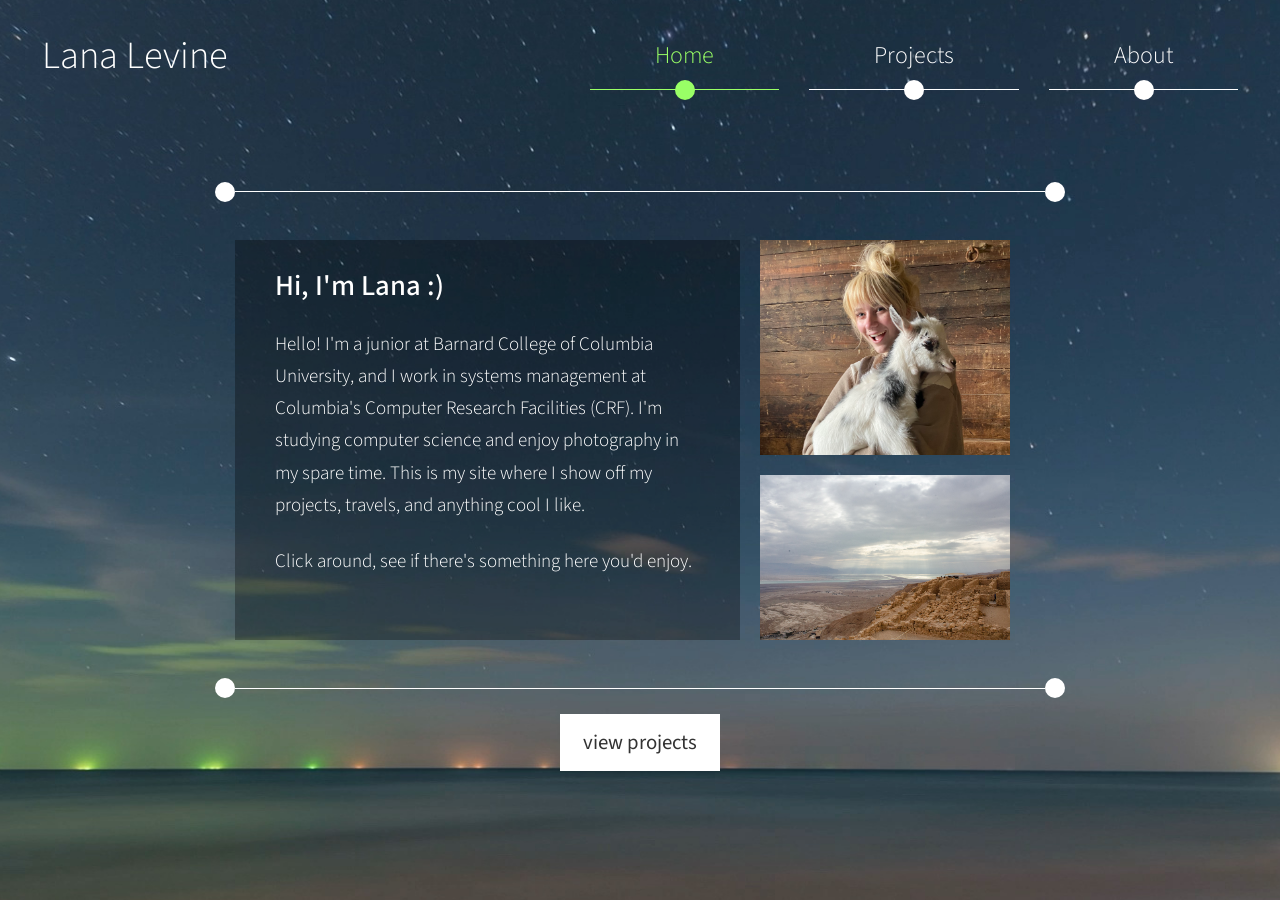
==== index.html @ d4bddb72 "added projects" ====
<!DOCTYPE html>
<html lang="en">
<head>
    <meta charset="UTF-8">
    <meta http-equiv="X-UA-Compatible" content="IE=edge">
    <meta name="viewport" content="width=device-width, initial-scale=1.0">
    <title>Lana's Site</title>
    <link href="https://fonts.googleapis.com/css2?family=Source+Sans+Pro:wght@300;400&display=swap" rel="stylesheet">
    <link rel="stylesheet" href="css/bootstrap.min.css">
    <link rel="stylesheet" href="css/slick.css" type="text/css" /> 
    <link rel="stylesheet" href="css/templatemo-style.css">

</head>
<body>
    <video autoplay muted loop id="bg-video">
        <source src="video/gfp-astro-timelapse.mp4" type="video/mp4">
    </video>
    <div class="page-container">
      <div class="container-fluid">
        <div class="row">
          <div class="col-xs-12">
            <div class="cd-slider-nav">
              <nav class="navbar navbar-expand-lg" id="tm-nav">
                <a class="navbar-brand" href="#">Lana Levine</a>
                  <button class="navbar-toggler" type="button" data-bs-toggle="collapse" data-bs-target="#navbar-supported-content" aria-controls="navbarSupportedContent" aria-expanded="false" aria-label="Toggle navigation">
                    <span class="navbar-toggler-icon"></span>
                  </button>
                  <div class="collapse navbar-collapse" id="navbar-supported-content">
                    <ul class="navbar-nav mb-2 mb-lg-0">
                      <li class="nav-item selected">
                        <a class="nav-link" aria-current="page" href="#0" data-no="1">Home</a>
                        <div class="circle"></div>
                      </li>
                      <li class="nav-item">
                        <a class="nav-link" href="#0" data-no="2">Projects</a>
                        <div class="circle"></div>
                      </li>
                      <li class="nav-item">
                        <a class="nav-link" href="#0" data-no="3">About</a>
                        <div class="circle"></div>
                      </li>
                    </ul>
                  </div>
              </nav>
            </div>
          </div>          
        </div>        
      </div>      
      <div class="container-fluid tm-content-container">
        <ul class="cd-hero-slider mb-0 py-5">
          <li class="px-3" data-page-no="1">
            <div class="page-width-1 page-center">
              <div class="d-flex position-relative tm-border-top tm-border-bottom intro-container">
                <div class="intro-left tm-bg-dark"> 
                  <h2 class="mb-4">Hi, I'm Lana :)</h2>
                  <p class="mb-4">
                  Hello! I'm a junior at Barnard College of Columbia University, and I work in systems management at Columbia's Computer Research Facilities (CRF). I'm studying computer science and enjoy photography in my spare time. This is my site where I show off my projects, travels, and anything cool I like.  
		  </p>
                  <p class="mb-0">
                  Click around, see if there's something here you'd enjoy.
		  </p>
                </div>
                <div class="intro-right">
                  <img src="img/home-img-1.jpg" alt="Image" class="img-fluid intro-img-1">
                  <img src="img/home-img-2.jpg" alt="Image" class="img-fluid intro-img-2">
                </div>
                <div class="circle intro-circle-1"></div>
                <div class="circle intro-circle-2"></div>
                <div class="circle intro-circle-3"></div>
                <div class="circle intro-circle-4"></div>
              </div>
              <div class="text-center">
                <a href="#0" data-page-no="2" class="btn btn-primary tm-intro-btn tm-page-link">
                  view projects
                </a>
              </div>
	      <div class="d-flex position-relative page-center">
	       <p>	
	       	<br><br>
	       </p>
	      </div>
            </div>            
          </li>
	  <li data-page-no="2" class-"px-3">
<!-- Image Carousel -->
            <div class="d-flex position-relative page-center gallery-title">
	      <h1>My Projects</h1>
	    </div>
	    <div class="mx-auto position-relative gallery-container">
	      <div class="circle intro-circle-1"></div>
              <div class="circle intro-circle-2"></div>
              <div class="mx-auto tm-border-top gallery-slider">
                <figure class="effect-julia item">
                    <img src="img/israel-gallery-img.jpg" alt="Image" class="gallery-img">
                    <figcaption>
                        <div>
                            <p>Israel</p>
                        </div>
      			<a class="nav-link tm-page-link" href="#0" data-page-no="4">View More</a>
                    </figcaption>
                </figure>

		<figure class="effect-julia item">
                    <img src="img/crfu-img-1.png" alt="Image" class="gallery-img">
                    <figcaption>
                        <div>
                            <p>CRF</p>
                        </div>
      			<a class="nav-link tm-page-link" href="#0" data-page-no="5">View More</a>
                    </figcaption>
                </figure>
                              </div>
	      <div class="d-flex position-relative page-center">
	       <p>	
	       	<br><br>
	       </p>
	      </div>
            </div>

	  </li>
          <li data-page-no="3" class="px-3">
            <div class="position-relative page-width-1 page-center tm-border-top tm-border-bottom">
              <div class="circle intro-circle-1"></div>
              <div class="circle intro-circle-2"></div>
              <div class="circle intro-circle-3"></div>
              <div class="circle intro-circle-4"></div>
              <div class="tm-bg-dark content-pad">
                <h2 class="mb-4">About me</h2>
                <p class="mb-4">
                 I started my software engineering journey in 2021 when I first attended Barnard. Since then, I've explored many different topics and picked up a few random hobbies. My goal is to learn and create as much as possible. Come build cool stuff with me.           </p>
                <p>
		If you are a prospective employer or someone who wants to work with me, check out my <a href="pdf/resume.pdf">resume</a>. <br>
		<br> Email - lel2168@barnard.edu <br>
		LinkedIn - <a href="https://www.linkedin.com/in/lana-levine">Lana Levine</a>

                </p>
              </div>
            </div>
	    <div class="d-flex position-relative page-center">
	       <p>	
	       
	       <br><br><br><br>
	       </p>
	    </div>
          </li>
	  <li data-page-no="4" class="px-3">
		 <div>
			 <p>Israel</p>
		</div>
	 </li>
	 <li data-page-no="5" class="px-3">
		 <div>
			 <p>CRF</p>
		</div>
	 </li>

  <script src="js/jquery-3.5.1.min.js"></script>
  <script src="js/bootstrap.min.js"></script>
  <script src="js/slick.js"></script>
  <script src="js/templatemo-script.js"></script>
</body>
</html>
---- css/templatemo-style.css ----
html, body, .page-container {
    height: 100%;
}

body {
    font-family: 'Source Sans Pro', sans-serif;
    font-size: 19px;
    font-weight: 300;
    color: white;
    line-height: 1.5;
}

a {
	color: #9F6;
    text-decoration: none;
    transition: all 0.3s ease;
}

a:hover {
	color: #3CF;
}

p {
    line-height: 1.7;
}

h2 {
    font-size: 1.8rem;
}

h1 {
    text-align:center;
    margin:auto;
}

.highlight {
    color: #99FF66;
}

.page-container {
    display: flex;
    flex-direction: column;
    justify-content: space-between;
    padding-left: 30px;
    padding-right: 30px;
}

.container-fluid {
    max-width: 1860px;
}

.btn {
    font-size: 1.3rem;
    padding: 13px 23px;
    border-radius: 0;
}

.btn-primary {
    background-color: white;
    border: none;
    color: #333;
}

.btn-primary:hover,
.btn-primary:focus {
    color: #5cac38;
    background-color: white;
}

/* Style the video: 100% width and height to cover the entire window */
#bg-video {
    position: fixed;
    left: 50%;
    top: 50%;
    bottom: auto;
    right: auto;
    min-width: 100%;
    min-height: 100%;
    transform: translateX(-50%) translateY(-50%);
    z-index: -100;
    background-image: url(../img/tm-astro-bg.jpg);
    background-position: center;
    background-size: cover;
    background-repeat: no-repeat;
}

#tm-nav {
    z-index: 1000;
}

.navbar a {
    color: white;
}

.navbar-brand {
    font-size: 2.4rem;
}

.navbar {
    margin-top: 15px;
}

.navbar .navbar-nav .nav-item {
    margin-left: 15px;
    margin-right: 15px;
}

.navbar .navbar-nav .nav-item:last-child {
    margin-right: 0;
}

.navbar .navbar-nav .nav-item .nav-link {
    font-size: 1.5rem;
    padding: 15px 65px;
    border-bottom: 1px solid white;
}

.nav-item {
    position: relative;
}

.circle {
    position: absolute;
    left: calc(50% - 10px);
    bottom: -10px;
    width: 20px;
    height: 20px; 
    background-color: white;
    border-radius: 50%;
}

.tm-border-bottom {
    border-bottom: 1px solid white;
    padding-bottom: 48px;
}

.tm-border-top {
    border-top: 1px solid white;
    padding-top: 48px;
}


.navbar .navbar-nav .nav-item.selected .nav-link,
.navbar .navbar-nav .nav-item .nav-link:hover {
    color: #99FF66;
    border-bottom: 1px solid #99FF66;
}

.cd-slider-nav li.selected a+.circle,
.navbar .navbar-nav .nav-item .nav-link:hover+.circle {
    background-color: #99FF66;
}

.navbar-toggler-icon {
    background-image: url("data:image/svg+xml;charset=utf8,%3Csvg viewBox='0 0 30 30' xmlns='http://www.w3.org/2000/svg'%3E%3Cpath stroke='rgba(255, 255, 255, 0.8)' stroke-width='2' stroke-linecap='round' stroke-miterlimit='10' d='M4 7h22M4 15h22M4 23h22'/%3E%3C/svg%3E");
}

.navbar-toggler {
    border: 1px solid rgba(255,255,255,1);
}

.navbar-toggler:focus {
    box-shadow: none;
}

.tm-link-white {
    color: white;
}

.tm-link-white:hover,
.tm-link-white:focus {
    color: #99FF66;
}

.cd-hero-slider {
    padding: 10px 0;
}

.cd-hero-slider li { 
    list-style: none;
}

.content-pad {
    padding: 40px 30px;
}

.page-width-1 {
    max-width: 810px;
}

.page-width-2 {
    max-width: 912px;
}

.page-left {
    margin-left: 100px;
}

.page-center {
	margin: auto;
}

.page-right {
    margin-right: 100px;
    margin-left: auto;
}

.tm-bg-dark {
    background-color: rgba(0,0,0,0.3);
}

.intro-left {
    margin-right: 20px;
    padding: 30px 40px;
    max-width: 505px;    
}

.intro-img-1 {
    margin-bottom: 20px;
}

.intro-circle-1 {
    left: -20px;
    top: -10px;
}

.intro-circle-2 {
    right: -20px;
    top: -10px;
    left: auto;
}

.intro-circle-3 {
    right: -20px;
    bottom: -10px;
    left: auto;
}

.intro-circle-4 {
    left: -20px;
    bottom: -10px;
}

.tm-intro-btn {
    margin-top: 25px;
}

.tm-footer {
    padding-top: 25px;
    padding-bottom: 25px;
    width: 100%;
    display: flex;
    justify-content: space-between;
}

.intro-img-1 {
	width:250px;
}

.intro-img-2 {
	width:250px;
}


/* Gallery page */
.gallery-container {
    max-width: 1300px;
}

.slick-dots {
    bottom: -80px;
}

.gallery-title{
    text-align:center;
    margin:auto;
    margin-bottom:60px;
    }

.gallery-slider figure {
	position: relative;
	float: left;
    overflow: hidden;
    margin: 0;
    max-width: 240px;
    margin-left: 10px;
    margin-right: 10px;
	height: auto;
	background: #3085a3;
	text-align: center;
	cursor: pointer;
}

.gallery-slider figure img {
	position: relative;
	display: block;
	min-height: 100%;
	max-width: 100%;
}

.gallery-slider figure figcaption {
	padding: 1em;
	color: #fff;
	text-transform: uppercase;
	font-size: 1.25em;
	-webkit-backface-visibility: hidden;
	backface-visibility: hidden;
}

.gallery-slider figure figcaption::before,
.gallery-slider figure figcaption::after {
	pointer-events: none;
}

.gallery-slider figure figcaption,
.gallery-slider figure figcaption > a {
	position: absolute;
	top: 0;
	left: 0;
	width: 100%;
	height: 100%;
}

/* Anchor will cover the whole item by default */
/* For some effects it will show as a button */
.gallery-slider figure figcaption > a {
	z-index: 1000;
	text-indent: 200%;
	white-space: nowrap;
	font-size: 0;
	opacity: 0;
}

.gallery-slider figure h2 {
	word-spacing: -0.15em;
  font-weight: 300;
  font-size: 28px;
}

.gallery-slider figure h2 span {
	font-weight: 800;
}

.gallery-slider figure h2,
.gallery-slider figure p {
	margin: 0;
}

.gallery-slider figure p {
	letter-spacing: 1px;
	font-size: 68.5%;
}

.gallery-section {
  background-color: #99ccff;
}

.gallery-section .title {
  padding-right: 13px;
  margin-bottom: 80px;
}

.gallery-img {
  width: 275px;
  height: 320px;
}

/*---------------*/
/***** Julia *****/
/*---------------*/

figure.effect-julia {
	background: #2f3238;
}

figure.effect-julia img {
	-webkit-transition: opacity 1s, -webkit-transform 1s;
	transition: opacity 1s, transform 1s;
	-webkit-backface-visibility: hidden;
	backface-visibility: hidden;
}

figure.effect-julia figcaption {
	display: flex;
  align-items: center;
}

figure.effect-julia h2 {
	position: relative;
	padding: 0.5em 0;
}

figure.effect-julia p {
	display: inline-block;
	margin: 0 0 0.25em;
	padding: 0.4em 1em;
	background: rgba(255,255,255,0.9);
	color: #2f3238;
	text-transform: none;
	font-weight: 500;
	font-size: 75%;
	-webkit-transition: opacity 0.35s, -webkit-transform 0.35s;
	transition: opacity 0.35s, transform 0.35s;
	-webkit-transform: translate3d(-360px,0,0);
	transform: translate3d(-360px,0,0);
}

figure.effect-julia p:first-child {
	-webkit-transition-delay: 0.15s;
	transition-delay: 0.15s;
}

figure.effect-julia p:nth-of-type(2) {
	-webkit-transition-delay: 0.1s;
	transition-delay: 0.1s;
}

figure.effect-julia p:nth-of-type(3) {
	-webkit-transition-delay: 0.05s;
	transition-delay: 0.05s;
}

figure.effect-julia:hover p:first-child {
	-webkit-transition-delay: 0s;
	transition-delay: 0s;
}

figure.effect-julia:hover p:nth-of-type(2) {
	-webkit-transition-delay: 0.05s;
	transition-delay: 0.05s;
}

figure.effect-julia:hover p:nth-of-type(3) {
	-webkit-transition-delay: 0.1s;
	transition-delay: 0.1s;
}

figure.effect-julia:hover img {
	opacity: 0.4;
	-webkit-transform: scale3d(1.1,1.1,1);
	transform: scale3d(1.1,1.1,1);
}

figure.effect-julia:hover p {
	opacity: 1;
	-webkit-transform: translate3d(0,0,0);
	transform: translate3d(0,0,0);
}

.gallery-slider .slick-dots li.slick-active, 
.gallery-slider .slick-dots li:hover {
    background-color: #3CCDFF;
}

.gallery-slider .slick-dots li {
    background-color: #ffffff;
    width: 20px;
    height: 20px;
    border-radius: 100%;
    margin: 0 10px;
    transition: all 0.3s ease;
}

/* About page */
.tm-about-container {
    border-top: 1px solid white;
    padding-top: 50px;
    padding-bottom: 50px;
    border-bottom: 1px solid white;
}

/* Contact page */
.tm-contact-left {
    padding-right: 55px;
}

.form-control {
    font-size: 1.2rem;
    padding: 15px 0;
}

.form-control,
.form-control:focus {
    color: white;
    background-color: transparent;
}

.form-control:focus {
    border-bottom: 1px solid #99FF66;
    outline: 0;
    -webkit-box-shadow: none;
    box-shadow: none;
  }

.form-control::-webkit-input-placeholder { color: white; }
.form-control:-moz-placeholder { color: white; }
.form-control::-moz-placeholder { color: white; }
.form-control:-ms-input-placeholder { color: white; }

.tm-mb-30 {
    margin-bottom: 30px;
}

.tm-mb-45 {
    margin-bottom: 45px;
}

.tm-btn-pad-2 {
    padding: 10px 38px;
}

.map-outer{
    position:relative;
}

.gmap-canvas {
    overflow:hidden;
    background:none!important;
}

.map-outer,
.gmap-canvas {
    height:200px;
    width:100%;
}

.tm-footer-right {
    text-align: right;
}

@media (min-width: 992px)
{
    .navbar-expand-lg .navbar-collapse {
        justify-content: flex-end;
    }
}

@media (max-width: 1200px) {
    .navbar .navbar-nav .nav-item .nav-link {
        padding: 15px 45px;
    }
}

@media (max-width: 1024px) {
    .navbar .navbar-nav .nav-item .nav-link {
        font-size: 1.2rem;
    }
}

@media (max-width: 992px) {
    .navbar {
        margin-top: 0;
    }

    .navbar {
        position: relative;
    }
    
    .navbar-collapse {
        position: absolute;
        top: 63px;
        right: 0;
        background: rgb(54 75 96);
        border-radius: 5px;
    }

    .navbar .navbar-nav .nav-item {
        margin-bottom: 20px;
    }

    .page-left,
    .page-right {
        margin-left: auto;
        margin-right: auto;
    }

    .cd-hero-slider {
        padding: 10px 0;
    }
}

@media (max-width: 834px) {
    .intro-left {
        width: 65%;
    }

    .intro-right {
        width: 35%;
    }
}

@media (max-width: 767px) {
    .tm-contact-left {
        padding-right: 15px;
        margin-bottom: 50px;
    }

    .tm-footer-right {
        text-align: left;
        margin-top: 10px;
    }
}

@media (max-width: 600px) {
    .intro-left,
    .intro-right {
        width: 100%;
    }

    .intro-left {
        margin-right: 0;
        margin-bottom: 20px;
        max-width: none;
    }

    .intro-right {
        display: flex;
        align-items: flex-start;
        justify-content: space-between;
    }

    .intro-container {
        flex-direction: column;
    }

    .intro-img-1 {
        margin-right: 4%;
        margin-bottom: 0;
        width: 48%
    }

    .intro-img-2 {
        width: 48%;
    }
}

/* Preloader 
	https://ihatetomatoes.net/create-custom-preloading-screen/
*/
/* ==========================================================================
   Author's custom styles
   ========================================================================== */
   #loader-wrapper { position: fixed; top: 0; left: 0; width: 100%; height: 100%; z-index: 2000; }
   #loader { display: block; position: relative; left: 50%; top: 50%; width: 150px; height: 150px; margin: -75px 0 0 -75px; border-radius: 50%; border: 3px solid transparent; border-top-color: #3498db; /* Chrome, Opera 15+, Safari 5+ */
   	animation: spin 2s linear infinite; /* Chrome, Firefox 16+, IE 10+, Opera */ z-index: 2001; }
   #loader:before { content: ""; position: absolute; top: 5px; left: 5px; right: 5px; bottom: 5px; border-radius: 50%; border: 3px solid transparent;
   	border-top-color: #e74c3c; /* Chrome, Opera 15+, Safari 5+ */
   animation: spin 3s linear infinite; /* Chrome, Firefox 16+, IE 10+, Opera */ }
   #loader:after { content: ""; position: absolute; top: 15px; left: 15px; right: 15px; bottom: 15px; border-radius: 50%; border: 3px solid transparent;
border-top-color: #f9c922; /* Chrome, Opera 15+, Safari 5+ */ animation: spin 1.5s linear infinite; /* Chrome, Firefox 16+, IE 10+, Opera */ }
@keyframes spin {
	0%   {  /* Chrome, Opera 15+, Safari 3.1+ */  /* IE 9 */
		transform: rotate(0deg);  /* Firefox 16+, IE 10+, Opera */
	}
	100% {  /* Chrome, Opera 15+, Safari 3.1+ */  /* IE 9 */
		transform: rotate(360deg);  /* Firefox 16+, IE 10+, Opera */
	}
}

#loader-wrapper .loader-section { position: fixed; top: 0; width: 51%; height: 100%; background: #222222; z-index: 2000;  /* Chrome, Opera 15+, Safari 3.1+ */  /* IE 9 */ transform: translateX(0);  /* Firefox 16+, IE 10+, Opera */}

#loader-wrapper .loader-section.section-left { left: 0; }

#loader-wrapper .loader-section.section-right { right: 0; }

/* Loaded */
.loaded #loader-wrapper .loader-section.section-left {  /* Chrome, Opera 15+, Safari 3.1+ */  /* IE 9 */
	transform: translateX(-100%);  /* Firefox 16+, IE 10+, Opera */  
	transition: all 0.7s 0.3s cubic-bezier(0.645, 0.045, 0.355, 1.000);
}

.loaded #loader-wrapper .loader-section.section-right {  /* Chrome, Opera 15+, Safari 3.1+ */  /* IE 9 */
	transform: translateX(100%);  /* Firefox 16+, IE 10+, Opera */  
	transition: all 0.7s 0.3s cubic-bezier(0.645, 0.045, 0.355, 1.000);
}

.loaded #loader {
	opacity: 0;  
	transition: all 0.3s ease-out;
}
.loaded #loader-wrapper {
	visibility: hidden;  /* Chrome, Opera 15+, Safari 3.1+ */  /* IE 9 */
	transform: translateY(-100%);  /* Firefox 16+, IE 10+, Opera */  
	transition: all 0.3s 1s ease-out;
}
/* JavaScript Turned Off */
.no-js #loader-wrapper { display: none; }
/*============ Preloader ends ==================================*/
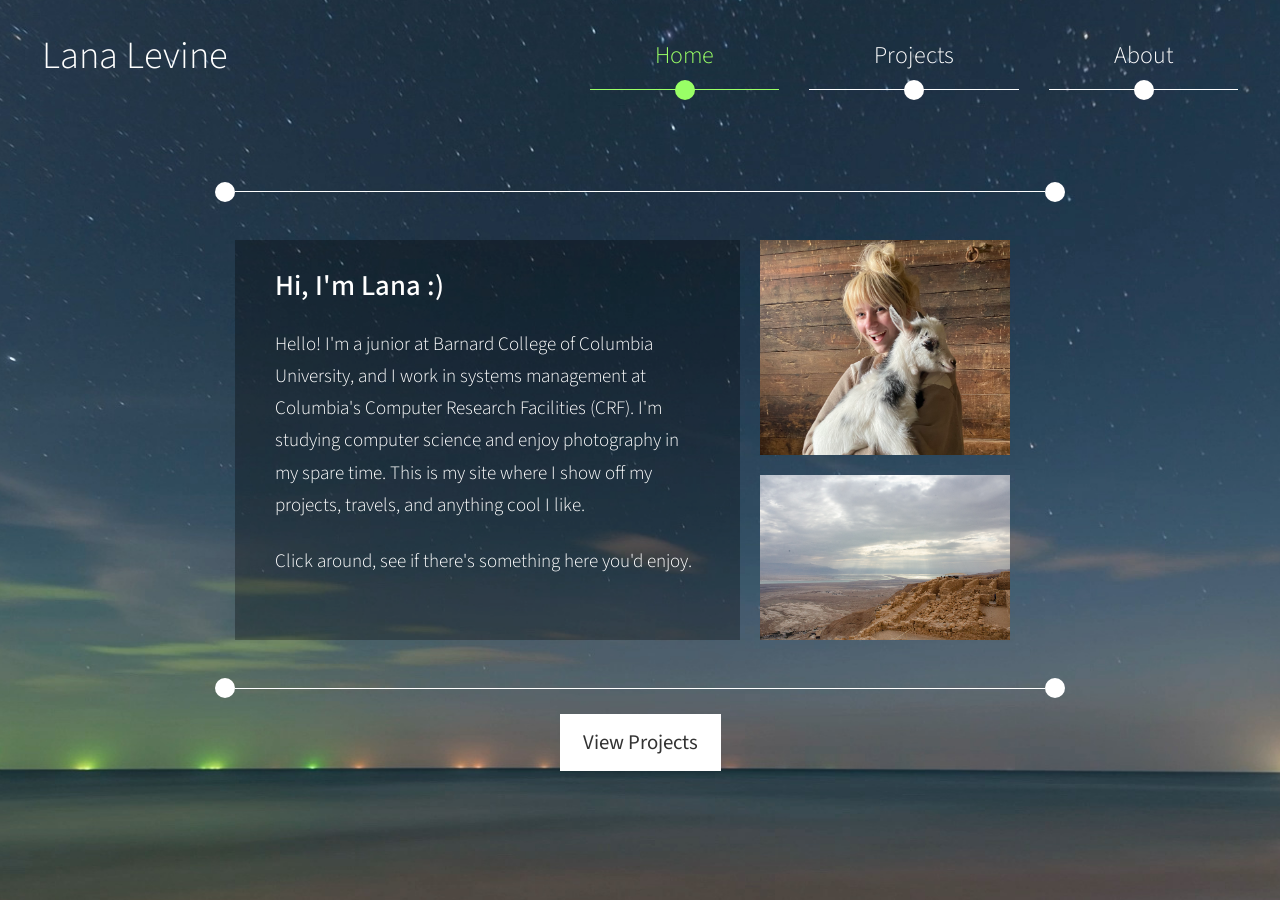
==== commit ef343c91: "added israel page" ====
--- a/index.html
+++ b/index.html
@@ -71,7 +71,7 @@
               </div>
               <div class="text-center">
                 <a href="#0" data-page-no="2" class="btn btn-primary tm-intro-btn tm-page-link">
-                  view projects
+                  View Projects
                 </a>
               </div>
 	      <div class="d-flex position-relative page-center">
@@ -144,14 +144,26 @@
 	    </div>
           </li>
 	  <li data-page-no="4" class="px-3">
-		 <div>
-			 <p>Israel</p>
+		<div>
+			<h1>  Dec 2022 - Jan 2023 </h1><br>
+		</div>
+		<div class=" page-center">
+			 <img src="img/Israel/israel-img-1.JPG" alt="Image" class="israel-img">
+			 <img src="img/Israel/israel-img-2.JPG" alt="Image" class="israel-img"><br>
+			 <img src="img/Israel/israel-img-4.jpg" alt="Image" class="israel-img">
+			 <img src="img/Israel/israel-img-5.JPG" alt="Image" class="israel-img"><br>
+			 <img src="img/Israel/israel-img-6.JPG" alt="Image" class="israel-img">
+			 <img src="img/Israel/israel-img-7.JPG" alt="Image" class="israel-img"><br>
+			 <img src="img/Israel/israel-img-8.JPG" alt="Image" class="israel-img">
+			 <img src="img/Israel/israel-img-9.JPG" alt="Image" class="israel-img"><br>
+			 <img src="img/Israel/israel-img-10.JPG" alt="Image" class="israel-img">
+			 <img src="img/Israel/israel-img-11.JPG" alt="Image" class="israel-img">
 		</div>
 	 </li>
 	 <li data-page-no="5" class="px-3">
 		 <div>
-			 <p>CRF</p>
-		</div>
+			<h1> CRF </h1>
+		 </div>
 	 </li>
 
   <script src="js/jquery-3.5.1.min.js"></script>
--- a/css/templatemo-style.css
+++ b/css/templatemo-style.css
@@ -460,6 +460,13 @@
     border-radius: 100%;
     margin: 0 10px;
     transition: all 0.3s ease;
+}
+
+/* Israel */
+
+.israel-img {
+width: 700px;
+margin: 95px;
 }
 
 /* About page */
